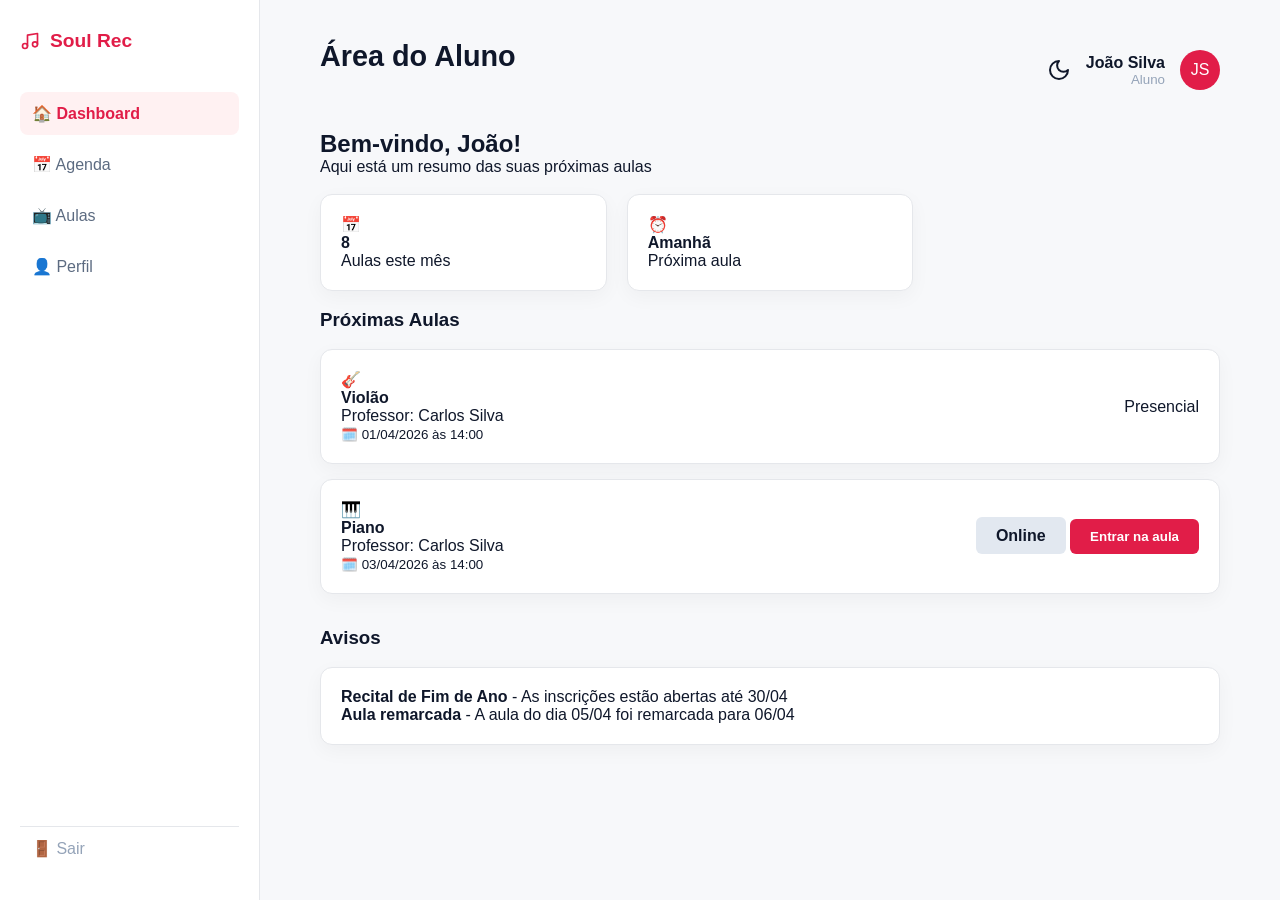
==== src/admin.html @ 5104c9a2 "alteracao de visualizacoes no site de acordo com o login" ====
<!DOCTYPE html>
<html lang="pt-br">
<head>
    <meta charset="UTF-8">
    <meta name="viewport" content="width=device-width, initial-scale=1.0">
    <title>Soul Rec</title>
    <link rel="stylesheet" href="css/dashboard.css">
</head>
<body>
    <div class="dashboard-wrapper">
        <!-- Icone e nome da escola -->
        <aside class="sidebar" id="sidebar">
            <div class="sidebar-header">
                <div class="sidebar-logo">
                    <svg xmlns="http://w3.org" width="20" height="20" viewBox="0 0 24 24" fill="none" stroke="currentColor" stroke-width="2" stroke-linecap="round" stroke-linejoin="round" class="icon-music"><path d="M9 18V5l12-2v13"></path><circle cx="6" cy="18" r="3"></circle><circle cx="18" cy="16" r="3"></circle></svg>
                    <span>Soul Rec</span>
                </div>
                
                <!-- Botão de fechar (X) responsivo -->
                <button class="mobile-close" id="btnCloseMobile">✕</button>
            </div>
            
            <!--Menu de opções-->
           <nav class="sidebar-nav">
                <a href="#" id="link-dashboard" class="active">🏠 Dashboard</a>
                <a href="javascript:void(0)" id="link-agenda">📅 Agenda</a>
                <a href="#" >📺 Aulas</a>
                <a href="#" id="link-cursos" style="display: none;">📓 Cursos</a>
                <a href="#" id="link-professores" style="display: none;">👨‍🏫 Professores</a>
                <a href="#">👤 Perfil</a>
            </nav>

            <a href="../index.html" class="logout">🚪 Sair</a>
        </aside>

        <main class="main-content">
            <header class="main-header">
                <button class="mobile-toggle" id="btnMenuMobile">☰</button>

                <div class="welcome-text">
                    <h1 id="page-title">Área do Aluno</h1> <!-- ID para mudar o título via JS -->
                </div>

                <div class="user-profile">
                    <svg id="theme-toggle" xmlns="http://www.w3.org/2000/svg" width="24" height="24" viewBox="0 0 24 24" fill="none" stroke="currentColor" stroke-width="2" stroke-linecap="round" stroke-linejoin="round" class="lucide lucide-moon h-5 w-5"><path d="M12 3a6 6 0 0 0 9 9 9 9 0 1 1-9-9Z"></path></svg>                <div class="user-info">
                        <strong>João Silva</strong>
                        <small>Aluno</small>
                    </div>
                    <div class="user-avatar">JS</div>
                </div>
            </header>

            <!-- SEÇÃO 1: Conteúdo Principal -->
            <div id="content-home">
                <h2>Bem-vindo, João!</h2>
                <p>Aqui está um resumo das suas próximas aulas</p><br>
                <!-- Cards de Resumo -->
                <div class="summary-cards">
                    <div class="card">
                        <div class="card-icon red">📅</div>
                        <div>
                            <strong>8</strong>
                            <p>Aulas este mês</p>
                        </div>
                    </div>
                    <div class="card">
                        <div class="card-icon orange">⏰</div>
                        <div>
                            <strong>Amanhã</strong>
                            <p>Próxima aula</p>
                        </div>
                    </div>
                </div>

                <!-- Lista de Próximas Aulas -->
                <section class="next-classes">
                    <br><h3>Próximas Aulas</h3><br>
                    
                    <div class="class-item">
                        <div class="class-info">
                            <div class="class-icon">🎸</div>
                            <div>
                                <h4>Violão</h4>
                                <p>Professor: Carlos Silva</p>
                                <small>🗓️ 01/04/2026 às 14:00</small>
                            </div>
                        </div>
                        <span class="tag tag-presencial">Presencial</span>
                    </div>

                    <div class="class-item">
                        <div class="class-info">
                            <div class="class-icon">🎹</div>
                            <div>
                                <h4>Piano</h4>
                                <p>Professor: Carlos Silva</p>
                                <small>🗓️ 03/04/2026 às 14:00</small>
                            </div>
                        </div>
                        <div class="class-actions">
                            <span class="tag-online">Online</span>
                            <button class="btn-join">Entrar na aula</button>
                        </div>
                    </div>
                </section>

                <!-- AVISOS-->
                <section class="notices-container">
                 <br><h3>Avisos</h3><br>

                    <div class="notices-card">

                        <div class="notice-item">
                            <p><strong>Recital de Fim de Ano</strong> - As inscrições estão abertas até 30/04</p>
                        </div>

                        <div class="notice-item">
                            <p><strong>Aula remarcada</strong> - A aula do dia 05/04 foi remarcada para 06/04</p>
                        </div>
                    </div>
                </section>

            </div>

            <!-- SEÇÃO 2: AGENDA  -->
            <div id="content-agenda" style="display: none;">
                <div class="agenda-header">
                    <h2></h2>
                    <p>Visualize e gerencie suas aulas agendadas</p><br>
                    
                </div>
                
                <div class="calendar-container">
                    <div class="calendar-controls">
                        <h3 id="month-display"></h3>
                        <div class="calendar-arrows">
                            <button type="button" id="prev-month" title="Mês Anterior">⟨</button>
                            <button type="button" id="next-month" title="Próximo Mês">⟩</button>
                        </div>
                    </div>

                    <!-- Grade do Calendário  -->
                    <div class="calendar-grid" id="calendar-grid">
                    </div>
                </div>
            </div>

            <!-- SEÇÃO 3: VIDEOAULAS -->
            <div id="content-aulas" style="display: none;">
                <div class="aulas-header">
                    <p>Acesse o conteúdo gravado e estude no seu ritmo</p><br>
                </div>

                <!-- Frame de Filtros -->
                <section class="filters-frame">

                    <div class="filter-chip" onclick="FilterUI.toggleCalendar(this)">
                        <span>Data</span>
                        <span id="dataValue">dd/mm/yyyy 📆</span>

                        <div class="calendar"></div>
                    </div>


                    <div class="filter-chip input-chip">
                        <span>Nome do Vídeo</span>
                        <input type="text" placeholder="Buscar..." id="searchInput">
                    </div>

                    <div class="filter-chip" onclick="FilterUI.toggleDropdown(this)">
                            <span>Professor</span>
                            <span id="professorValue">Todos</span>

                            <div class="dropdown">
                                <div onclick="FilterUI.selectOption(event,'professorValue','Todos')">Todos</div>
                                <div onclick="FilterUI.selectOption(event,'professorValue','Carlos Silva')">Carlos Silva</div>
                                <div onclick="FilterUI.selectOption(event,'professorValue','Lucas Santos')">Lucas Santos</div>
                            </div>
                    </div>

                    <div class="filter-chip" onclick="FilterUI.toggleDropdown(this)">
                            <span>Ordenar</span>
                            <span id="orderValue">Mais recentes</span>

                            <div class="dropdown">
                                <div onclick="FilterUI.selectOption(event,'orderValue','Mais recentes')">Mais recentes</div>
                                <div onclick="FilterUI.selectOption(event,'orderValue','Mais antigos')">Mais antigos</div>
                                <div onclick="FilterUI.selectOption(event,'orderValue','A-Z')">A-Z</div>
                            </div>
                    </div>


                    <button class="btn-filter">Filtrar</button>

                </section>

                <br><br>
                <!-- Galeria de Vídeos -->
                <div class="video-grid"></div>

                <div class="video-modal" id="videoModal">
                    <div class="video-modal-content">

                        <button class="close-modal" onclick="closeVideo()">✕</button>

                        <video id="modalVideo" controls controlsList="nodownload">
                            <source id="modalSource" src="" type="video/mp4">
                            Seu navegador não suporta vídeo.
                        </video>

                    </div>
                </div>
            </div>

        </main>

    </div>

    <script src="../js/admin.js"></script>

</body>
</html>
---- src/css/dashboard.css ----
/* =========================================
   1. RESET E CONFIGURAÇÕES GERAIS
   ========================================= */
* {
    margin: 0;
    padding: 0;
    box-sizing: border-box;
    font-family: 'Segoe UI', Tahoma, Geneva, Verdana, sans-serif;
    transition: background-color 0.25s ease, color 0.25s ease, border-color 0.25s ease;
}

/* =========================================
   2. TEMA (LIGHT DEFAULT)
   ========================================= */
:root {
    --bg: #f7f8fa;
    --text: #0f172a;
    --text-main: #000000;
    --text-soft: #5c6b81;
    --text-muted: #94a3b8;
    --text-duration: #94a3b8;
    --border-color:#0f172a;
    --bg-card:#ffffff;
    --card: #ffffff;
    --border: #e5e7eb;
    --primary: #e11d48;
    --primary-hover: #be123c;
    --primary-soft: #fff1f2;
    --hover: #f1f5f9;
    --tag-bg: #e2e8f0;
    --tag-text: #0f172a;
    --calendar-border: #eee1e1;
    --today-bg: #fff1f2;
    --shadow: 0 6px 20px rgba(0,0,0,0.04);
}

/* =========================================
   3. DARK MODE
   ========================================= */
body.dark {
    --bg: #0b0f14;
    --text: #e5e7eb;
    --text-duration: #e5e7eb;
    --text-soft: #9ca3af;
    --text-muted: #6b7280;
    --text-main: #9ca3af;
    --border-color:#e5e7eb;
    --card: #111827;
    --border: #1f2937;
    --bg-card:#1f2937;
    --primary: #f43f5e;
    --primary-hover: #e11d48;
    --primary-soft: rgba(244,63,94,0.12);
    --hover: #1f2937;
    --tag-bg: #1f2937;
    --tag-text: #e5e7eb;
    --calendar-border: #1f2937;
    --today-bg: rgba(244,63,94,0.15);
    --shadow: 0 8px 30px rgba(0,0,0,0.3);
}

/* =========================================
   4. BASE
   ========================================= */
body {
    background-color: var(--bg);
    color: var(--text);
}

.dashboard-wrapper {
    display: flex;
    min-height: 100vh;
}

/* =========================================
   5. SIDEBAR
   ========================================= */
.sidebar {
    width: 260px;
    min-width: 260px;
    background-color: var(--card);
    height: 100vh;
    display: flex;
    flex-direction: column;
    justify-content: space-between;
    padding: 30px 20px;
    border-right: 1px solid var(--border);
    position: sticky;
    top: 0;
}

.sidebar-header {
    display: flex;
    justify-content: space-between;
    align-items: center;
    margin-bottom: 40px;
}

.sidebar-logo {
    display: flex;
    align-items: center;
    gap: 10px;
    font-weight: bold;
    font-size: 1.2rem;
    color: var(--primary);
}

.sidebar-nav {
    display: flex;
    flex-direction: column;
    gap: 8px;
    flex-grow: 1;
}

.sidebar-nav a {
    display: flex;
    align-items: center;
    gap: 12px;
    text-decoration: none;
    color: var(--text-soft);
    padding: 12px;
    border-radius: 8px;
}

.sidebar-nav a.active,
.sidebar-nav a:hover {
    background-color: var(--primary-soft);
    color: var(--primary);
    font-weight: 600;
}

.logout {
    text-decoration: none;
    color: var(--text-muted);
    display: flex;
    align-items: center;
    gap: 12px;
    padding: 12px;
    border-top: 1px solid var(--border);
    margin-top: 20px;
}

/* =========================================
   6. CONTEÚDO
   ========================================= */
.main-content {
    flex-grow: 1;
    padding: 40px 60px;
}

.main-header {
    display: flex;
    justify-content: space-between;
    align-items: flex-start;
    margin-bottom: 40px;
}

/* =========================================
   7. HEADER / USER
   ========================================= */
.welcome-text h1 { font-size: 1.8rem; margin-bottom: 5px; }
.welcome-text h2 { font-size: 1.2rem; }
.welcome-text p { font-size: 0.9rem; color: var(--text-soft); }

.user-profile {
    display: flex;
    align-items: center;
    gap: 15px;
    padding-top: 10px;
}

.user-info {
    display: flex;
    flex-direction: column;
    align-items: flex-end;
}

.user-info small { color: var(--text-muted); }

.user-avatar {
    width: 40px;
    height: 40px;
    background: var(--primary);
    color: var(--bg-card);
    border-radius: 50%;
    display: flex;
    align-items: center;
    justify-content: center;
}

/* =========================================
   8. CARDS
   ========================================= */
.summary-cards {
    display: grid;
    grid-template-columns: repeat(3, 1fr);
    gap: 20px;
}

.card,
.class-item,
.notices-card,
.calendar-container {
    background: var(--card);
    border: 1px solid var(--border);
    border-radius: 12px;
    padding: 20px;
    box-shadow: var(--shadow);
}


.class-item {
    display: flex;
    justify-content: space-between;
    align-items: center;
    margin-bottom: 15px;
}

/* =========================================
   9. BOTÕES
   ========================================= */
.btn-join {
    background: var(--primary);
    color: var(--bg-card);
    border: none;
    padding: 10px 20px;
    border-radius: 6px;
    font-weight: bold;
    cursor: pointer;
}

.btn-join:hover { background: var(--primary-hover); }

.tag-online {
    background: var(--tag-bg);
    color: var(--tag-text);
    border: none;
    padding: 10px 20px;
    border-radius: 6px;
    font-weight: bold;
}

/* =========================================
   10. CALENDÁRIO
   ========================================= */
.calendar-grid { 
    display: grid; 
    grid-template-columns: repeat(7, 1fr); 
    border-top: 2px solid var(--calendar-border); 
    border-left: 2px solid var(--calendar-border); 
    padding: 7px;
} 

.calendar-controls { 
    display: flex; 
    justify-content: space-between; 
    align-items: center; 
    margin-bottom: 30px; 
} 

.calendar-controls h3 { 
    text-transform: lowercase; 
    font-weight: 600; 
} 

.calendar-arrows button { 
    background: var(--bg); 
    border: 1px solid var(--calendar-border); 
    color: var(--text); 
    padding: 5px 12px; 
    border-radius: 4px; 
    cursor: pointer; 
    margin-left: 5px; 
} 

.day-cell { 
    height: 120px; 
    padding: 10px; 
    border-right: 1px solid var(--calendar-border); 
    border-bottom: 1px solid var(--calendar-border); 
}

.day-cell.today { 
    background-color: var(--today-bg); 
    border: 1px solid var(--primary); 
}

.day-cell:hover { background: var(--today-bg); }


.day-cell.today {
    background-color: var(--today-bg);
    border: 1px solid var(--primary);
}

.day-name{
    margin-bottom: 12px;
    border-color: #000000;
}

.event-tag{
    background: rgba(82, 36, 36, 0.8);
    padding: 2px 6px;
    border-radius: 4px;
}

.day-cell.selected {
    background: var(--primary);
    color: var(--bg-card);
}

/* Eventos */ 
.event.online { 
    background-color: var(--primary-soft); 
    color: var(--primary); 
} 
.event.presencial { 
    background-color: var(--hover); 
    color: var(--text-soft); 
    border: 1px solid var(--border); 
}

/* Tooltip */ 
.day-cell.has-event:hover::after { 
    background-color: var(--card); 
    color: var(--text); 
    border: 1px solid var(--border); 
} 

.day-cell.has-event:hover::before { 
    border-top-color: var(--card); 
} 

/* Tag evento */ 
.event-tag { background-color: var(--primary-soft); 
    color: var(--primary); 
    border-left: 3px solid var(--primary); 
    padding: 2px 6px; 
    border-radius: 4px; 
}

/* =========================================
   11. FILTROS
   ========================================= */
.filters-frame {
    display: flex;
    gap: 14px;
    flex-wrap: wrap;
    align-items: center;
    justify-content: center;
    padding-bottom: 20px; 
    border-bottom: 1px solid var(--calendar-border); 
    margin-bottom: 20px; 
}

.filter-chip {
    position: relative;
    display: flex;
    align-items: center;
    gap: 6px;
    padding: 10px 16px;
    height: 42px;
    border-radius: 999px;
    background: var(--bg-card);
    border: 1px solid var(--border);
    cursor: pointer;
    font-size: 14px;
}

.filter-chip:hover { background: var(--bg); }

.filter-chip span:first-child { color: var(--text-muted); }
.filter-chip span:last-child { color: var(--text); font-weight: 500; }

.input-chip input {
    border: none;
    outline: none;
    background: transparent;
    margin-left: 6px;
    color: var(--text);
}

.input-chip input::placeholder{
    color: var(--text);
}

.btn-filter {
    background: var(--primary-hover);
    color: #ffffff;
    border: none;
    height: 42px;
    padding: 0 20px;
    border-radius: 999px;
    cursor: pointer;
    font-weight: 600;
}

/* DROPDOWN */
.dropdown {
    position: absolute;
    top: 110%;
    left: 0;
    min-width: 180px;
    background: var(--bg-card);
    border-radius: 12px;
    border: 1px solid var(--border);
    box-shadow: 0 10px 25px rgba(0,0,0,0.08);
    padding: 6px;
    display: none;
    z-index: 100;
}

.dropdown div {
    padding: 8px 12px;
    border-radius: 8px;
    cursor: pointer;
}

.dropdown div:hover { background: var(--bg); }

/* CALENDAR POPUP */
.calendar {
    position: absolute;
    top: 110%;
    left: 0;
    width: 280px;
    background: var(--bg-card);
    border-radius: 12px;
    box-shadow: 0 10px 25px rgba(0,0,0,0.12);
    padding: 12px;
    display: none;
    z-index: 100;
}


/* =========================================
   12. VÍDEOS
   ========================================= */
.video-list {
    display: flex;
    flex-direction: column;
    gap: 12px;
}

.video-item {
    display: flex;
    align-items: center;
    gap: 16px;
    padding: 12px;
    border-radius: 12px;
    background: var(--bg-card);
    border: 1px solid var(--bg);
}

.video-item:hover { background: var(--bg); }

.video-thumb {
    position: relative;
    width: 160px;
    height: 90px;
    flex-shrink: 0;
    cursor: pointer;
}

.video-thumb img {
    width: 100%;
    height: 100%;
    border-radius: 8px;
    object-fit: cover;
}

.duration {
    position: absolute;
    bottom: 4px;
    right: 6px;
    background: rgba(0,0,0,0.8);
    color: var(--text-duration);
    font-size: 10px;
    padding: 2px 6px;
    border-radius: 4px;
}

.video-details { flex: 1; }
.video-details h4 { font-size: 15px; margin-bottom: 4px; }
.video-details p { font-size: 13px; color: var(--text-soft); }
.video-date { font-size: 12px; color: var(--text-soft); }

.video-actions button {
    background: var(--primary-hover);
    color: #ffffff;
    border: none;
    padding: 8px 14px;
    border-radius: 8px;
    cursor: pointer;
}


/* =========================================
   13. MODAL VÍDEO
   ========================================= */
.video-modal {
    position: fixed;
    inset: 0;
    background: rgba(0,0,0,0.75);
    display: none;
    align-items: center;
    justify-content: center;
    z-index: 999;
}

.video-modal-content {
    position: relative;
    width: 80%;
    max-width: 900px;
    background: var(--text-main);
    border-radius: 12px;
    overflow: hidden;
}

.video-modal video {
    width: 100%;
    display: block;
}

.close-modal {
    position: absolute;
    top: 10px;
    right: 10px;
    background: rgba(0,0,0,0.6);
    color: var(--bg-card);
    border: none;
    font-size: 18px;
    padding: 6px 10px;
    border-radius: 6px;
    cursor: pointer;
}

/* =========================================
   14. DATE INPUT
   ========================================= */
.date-input {
    position: relative;
    display: inline-block;
}

.date-input input {
    padding-right: 40px;
    background: var(--bg-card);
    color: var(--text-main);
    border: 1px solid var(--border);
    border-radius: 8px;
}

.date-input input::-webkit-calendar-picker-indicator {
    opacity: 0;
    position: absolute;
    right: 0;
    width: 100%;
    height: 100%;
    cursor: pointer;
}

.date-input .icon {
    position: absolute;
    right: 12px;
    top: 50%;
    transform: translateY(-50%);
    color: var(--primary);
    cursor: pointer;
}

/* =========================================
   15. RESPONSIVO
   ========================================= */
.mobile-toggle,
.mobile-close {
    display: none;
}

@media (max-width: 768px) {
    .main-header {
        justify-content: space-between;
        margin-bottom: 20px;
    }

    .mobile-toggle {
        display: block;
        background: #e63946;
        color: white;
        border: none;
        padding: 8px 12px;
        border-radius: 5px;
        font-size: 1.2rem;
    }

    .sidebar {
        position: fixed;
        left: -260px;
        top: 0;
        z-index: 2000;
    }

    .sidebar.active { left: 0; }

    .mobile-close {
        display: block;
        background: #e63946;
        color: white;
        border: none;
        padding: 5px 10px;
        border-radius: 4px;
    }

    .main-content { padding: 20px; }

    .dashboard-wrapper { flex-direction: column; }

    .summary-cards { grid-template-columns: 1fr; }

    .class-item {
        flex-direction: column;
        align-items: flex-start;
        gap: 15px;
    }

    .day-cell { height: 80px; padding: 5px; font-size: 0.7rem; }
}
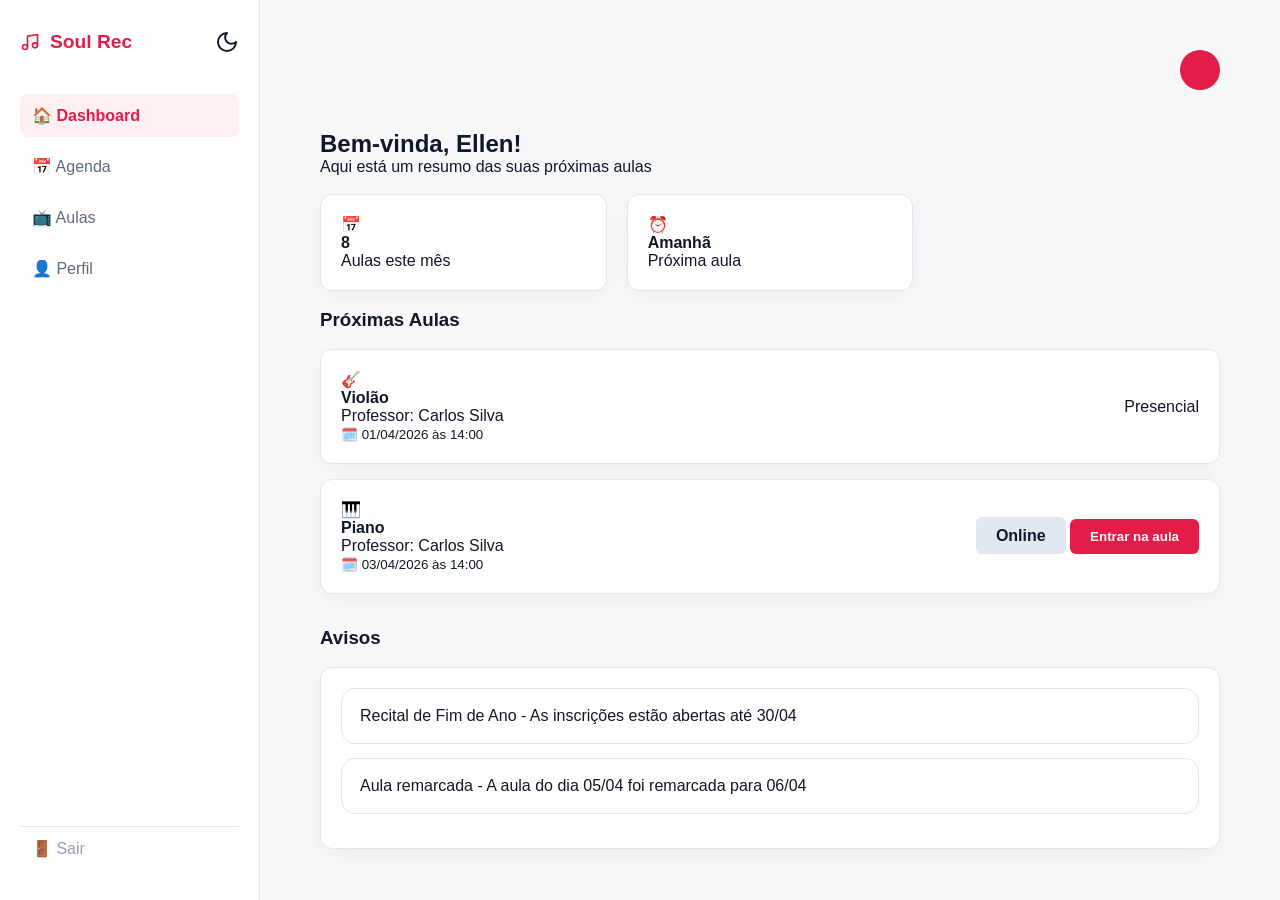
==== commit 0255def2: "alterações de design" ====
--- a/src/admin.html
+++ b/src/admin.html
@@ -15,9 +15,10 @@
                     <svg xmlns="http://w3.org" width="20" height="20" viewBox="0 0 24 24" fill="none" stroke="currentColor" stroke-width="2" stroke-linecap="round" stroke-linejoin="round" class="icon-music"><path d="M9 18V5l12-2v13"></path><circle cx="6" cy="18" r="3"></circle><circle cx="18" cy="16" r="3"></circle></svg>
                     <span>Soul Rec</span>
                 </div>
-                
-                <!-- Botão de fechar (X) responsivo -->
-                <button class="mobile-close" id="btnCloseMobile">✕</button>
+                <div class="sidebar-controls">
+                    <svg id="theme-toggle" xmlns="http://www.w3.org/2000/svg" width="24" height="24" viewBox="0 0 24 24" fill="none" stroke="currentColor" stroke-width="2" stroke-linecap="round" stroke-linejoin="round" class="theme-toggle-icon"><path d="M12 3a6 6 0 0 0 9 9 9 9 0 1 1-9-9Z"></path></svg>
+                    <button class="mobile-close" id="btnCloseMobile">✕</button>
+                </div>
             </div>
             
             <!--Menu de opções-->
@@ -28,9 +29,11 @@
                 <a href="#" id="link-cursos" style="display: none;">📓 Cursos</a>
                 <a href="#" id="link-professores" style="display: none;">👨‍🏫 Professores</a>
                 <a href="#">👤 Perfil</a>
+                
             </nav>
 
-            <a href="../index.html" class="logout">🚪 Sair</a>
+            <a href="login.html" class="logout">🚪 Sair</a>
+            
         </aside>
 
         <main class="main-content">
@@ -38,21 +41,21 @@
                 <button class="mobile-toggle" id="btnMenuMobile">☰</button>
 
                 <div class="welcome-text">
-                    <h1 id="page-title">Área do Aluno</h1> <!-- ID para mudar o título via JS -->
+                    <h1 id="page-title"></h1> <!-- ID para mudar o título via JS -->
                 </div>
 
                 <div class="user-profile">
-                    <svg id="theme-toggle" xmlns="http://www.w3.org/2000/svg" width="24" height="24" viewBox="0 0 24 24" fill="none" stroke="currentColor" stroke-width="2" stroke-linecap="round" stroke-linejoin="round" class="lucide lucide-moon h-5 w-5"><path d="M12 3a6 6 0 0 0 9 9 9 9 0 1 1-9-9Z"></path></svg>                <div class="user-info">
-                        <strong>João Silva</strong>
-                        <small>Aluno</small>
-                    </div>
-                    <div class="user-avatar">JS</div>
+                    <div class="user-info">
+                        <strong id="userName"></strong>
+                        <small id="userRole"></small>
+                    </div>
+                    <div class="user-avatar" id="userAvatar"></div>
                 </div>
             </header>
 
             <!-- SEÇÃO 1: Conteúdo Principal -->
             <div id="content-home">
-                <h2>Bem-vindo, João!</h2>
+                <h2 id="welcomeTitle">Bem-vinda, Ellen!</h2>
                 <p>Aqui está um resumo das suas próximas aulas</p><br>
                 <!-- Cards de Resumo -->
                 <div class="summary-cards">
@@ -108,14 +111,14 @@
                 <section class="notices-container">
                  <br><h3>Avisos</h3><br>
 
-                    <div class="notices-card">
-
-                        <div class="notice-item">
-                            <p><strong>Recital de Fim de Ano</strong> - As inscrições estão abertas até 30/04</p>
-                        </div>
-
-                        <div class="notice-item">
-                            <p><strong>Aula remarcada</strong> - A aula do dia 05/04 foi remarcada para 06/04</p>
+                    <div class="notices-card" id="noticesCard"></div>
+
+                    <div class="notice-editor" id="noticeEditor" style="display: none; margin-top: 1rem; gap: 0.75rem;">
+                        <textarea id="noticeText" rows="3" placeholder="Digite o aviso..." style="width:100%; padding:12px; border-radius:12px; border:1px solid rgba(0,0,0,0.15);"></textarea>
+                        <div class="notice-actions" style="display:flex; gap:0.75rem; flex-wrap:wrap;">
+                            <button id="saveNoticeBtn" type="button" class="notice-action save">Salvar aviso</button>
+                            <button id="cancelNoticeBtn" type="button" class="notice-action cancel">Cancelar</button>
+                            <button id="addNoticeBtn" type="button" class="notice-action edit">Novo aviso</button>
                         </div>
                     </div>
                 </section>
--- a/src/css/dashboard.css
+++ b/src/css/dashboard.css
@@ -106,6 +106,23 @@
     color: var(--primary);
 }
 
+.sidebar-controls {
+    display: flex;
+    align-items: center;
+    gap: 0.75rem;
+}
+
+.theme-toggle-icon {
+    cursor: pointer;
+    color: var(--text);
+    transition: color 0.2s ease, transform 0.2s ease;
+}
+
+.theme-toggle-icon:hover {
+    transform: scale(1.05);
+    color: var(--primary);
+}
+
 .sidebar-nav {
     display: flex;
     flex-direction: column;
@@ -239,6 +256,63 @@
     padding: 10px 20px;
     border-radius: 6px;
     font-weight: bold;
+}
+
+.notice-item {
+    padding: 18px;
+    border-radius: 14px;
+    background: var(--bg-card);
+    border: 1px solid var(--border);
+    margin-bottom: 14px;
+}
+
+.notice-actions {
+    display: flex;
+    flex-wrap: wrap;
+    gap: 0.75rem;
+    margin-top: 12px;
+}
+
+.notice-action {
+    border: none;
+    border-radius: 10px;
+    padding: 10px 16px;
+    font-weight: 600;
+    cursor: pointer;
+    transition: transform 0.2s ease, opacity 0.2s ease;
+}
+
+.notice-action:hover {
+    transform: translateY(-1px);
+    opacity: 0.95;
+}
+
+.notice-action.edit,
+.notice-action.save {
+    background: var(--primary);
+    color: #fff;
+}
+
+.notice-action.delete {
+    background: #fee2e2;
+    color: #b91c1c;
+}
+
+.notice-action.cancel {
+    background: var(--hover);
+    color: var(--text);
+}
+
+.notice-editor textarea {
+    width: 100%;
+    min-height: 120px;
+    border-radius: 14px;
+    border: 1px solid rgba(0, 0, 0, 0.12);
+    padding: 16px;
+    resize: vertical;
+    font-family: inherit;
+    background: var(--bg);
+    color: var(--text);
 }
 
 /* =========================================
